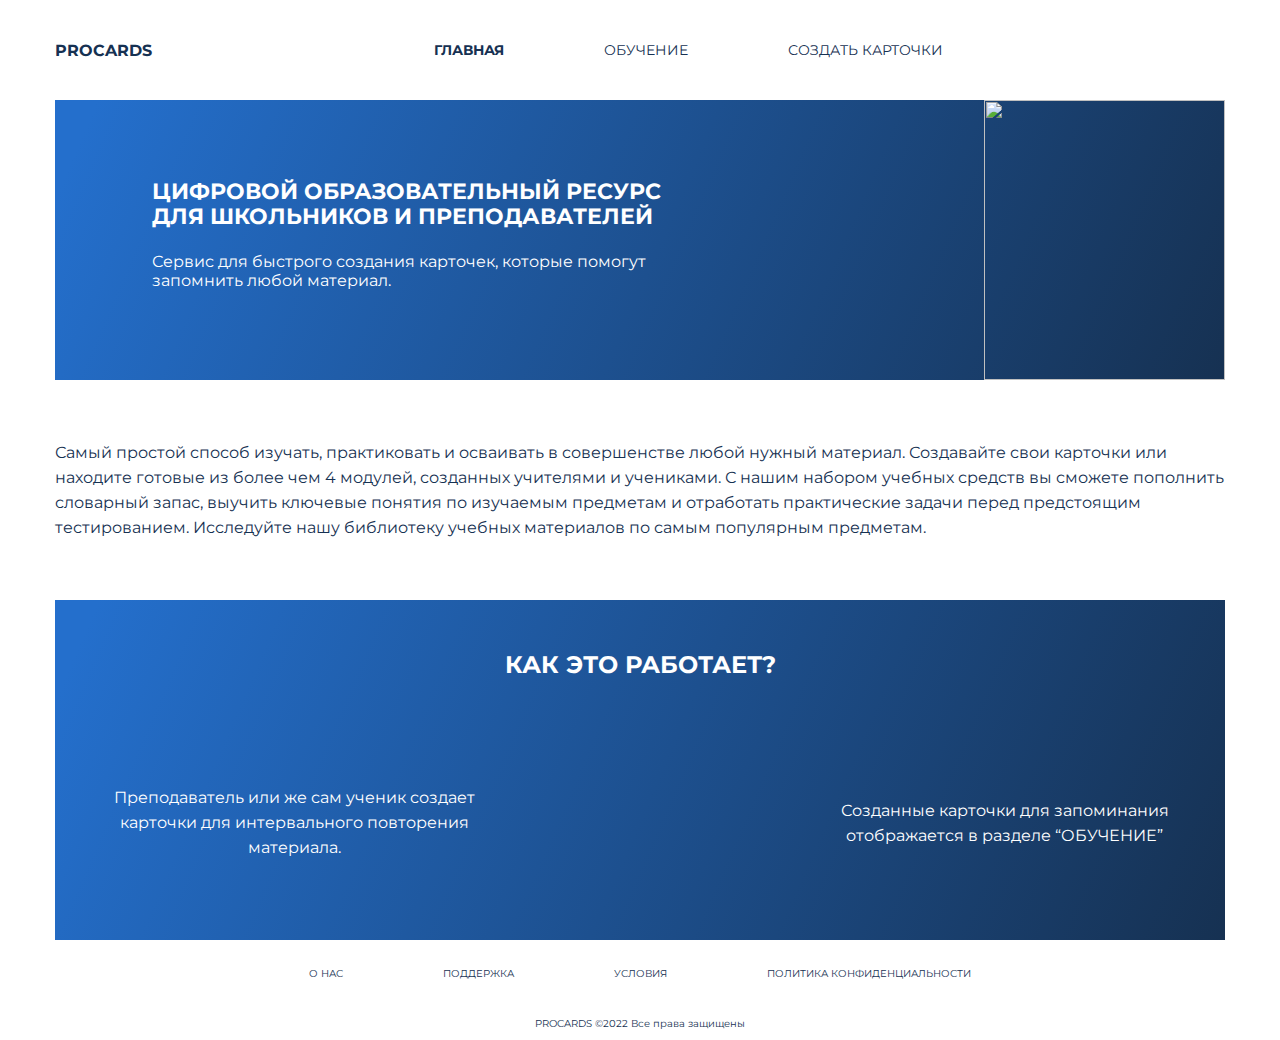
==== ProCards.Web/wwwroot/index.html @ b3df9c2a "StaticFilesAdded" ====
<!DOCTYPE html>
<html lang="ru">

<head>
  <meta charset="utf-8">
  <link rel="preconnect" href="https://fonts.googleapis.com">
  <link rel="preconnect" href="https://fonts.gstatic.com" crossorigin>
  <link href="https://fonts.googleapis.com/css2?family=Montserrat:wght@400;700&display=swap" rel="stylesheet">
  <link href="./css/mainStyle.css" rel="stylesheet">
  <title>Procards</title>
</head>

<body>

  <header>
    <p class="logo">PROCARDS</p>
    <nav>
      <ul class="header-nav">
        <li><a href="#" class="curent">ГЛАВНАЯ</a></li>
        <li><a href="learn.html">ОБУЧЕНИЕ</a></li>
        <li><a href="create.html">СОЗДАТЬ КАРТОЧКИ</a></li>
      </ul>
    </nav>
  </header>

  <main>
    <section class="hero">
      <div>
        <h1>ЦИФРОВОЙ ОБРАЗОВАТЕЛЬНЫЙ РЕСУРС ДЛЯ ШКОЛЬНИКОВ И ПРЕПОДАВАТЕЛЕЙ</h1>
        <p>Сервис для быстрого создания карточек, которые помогут запомнить любой материал.</p>
      </div>
      <img src="../content/pattern.png" alt="" width="241" height="280">
    </section>
    <p class="description">
      Самый простой способ изучать, практиковать и осваивать в совершенстве любой нужный материал. Создавайте свои
      карточки или находите готовые из более чем 4 модулей, созданных учителями и учениками. С нашим набором учебных
      средств вы сможете пополнить словарный запас, выучить ключевые понятия по изучаемым предметам и отработать
      практические задачи перед предстоящим тестированием. Исследуйте нашу библиотеку учебных материалов по самым
      популярным предметам.
    </p>
    <section class="about">
      <h2>КАК ЭТО РАБОТАЕТ?</h2>
      <div class="about-content">
        <p class="first-paragraph">Преподаватель или же сам ученик создает карточки для интервального повторения
          материала.</p>
        <img src="../content/arrow.svg" alt="">
        <p class="second-paragraph">Созданные карточки для запоминания отображается в разделе “ОБУЧЕНИЕ”</p>
      </div>
    </section>
  </main>

  <footer>
    <ul class="footer-nav">
      <li><a href="#">О НАС</a></li>
      <li><a href="#">ПОДДЕРЖКА</a></li>
      <li><a href="#">УСЛОВИЯ</a></li>
      <li><a href="#">ПОЛИТИКА КОНФИДЕНЦИАЛЬНОСТИ</a></li>
    </ul>
    <p class="copyright">PROCARDS ©2022 Все права защищены</p>
  </footer>

</body>

</html>
---- ProCards.Web/wwwroot/css/mainStyle.css ----
body {
  margin: 0;
  font-size: 16px;
  color: #163152;
  background-color: #ffffff;
  font-family: 'Montserrat', sans-serif;
  width: 1170px;
  margin: 0 auto;
}

header {
  display: flex;
  height: 100px;
  align-items: center;
}

hr {
  opacity: 0.2;
}

nav {
  margin: 0 auto;
  font-size: 14px;
}

.header-nav {
  display: flex;
  list-style: none;
  margin: 0;
  padding: 0;
}

.header-nav li {
  margin: 0;
  margin-right: 100px;
}

.header-nav li:last-child {
  margin: 0;
}

a {
  text-decoration: none;
  color: #163152;
}

a:hover {
  color: rgba(22, 49, 82, 0.5);
}

a:active {
  color: rgba(22, 49, 82, 0.3);
}

a.curent {
  font-weight: bold;
}

.logo {
  font-weight: bold;
}

.hero {
  display: flex;
  height: 280px;
  background: linear-gradient(113.35deg, rgba(36, 111, 204, 1) 3.29%, #163152 100%);
  margin-bottom: 60px;
}

.hero div {
  width: 512px;
  height: 123px;
  margin: 79px 320px 79px 97px;
  color: white;
}

h1 {
  margin: 0 0 23px 0;
  font-size: 22px;
  line-height: 25px;
}

.hero p {
  margin: 0;
}

.description {
  line-height: 25px;
  margin: 0 0 60px 0;
}

.about {
  height: 340px;
  background: linear-gradient(113.35deg, rgba(36, 111, 204, 1) 3.29%, #163152 100%);
  color: white;
  margin: 0;
}

h2 {
  text-align: center;
  padding-top: 50px;
  margin-bottom: 90px;
}

.about-content {
  display: flex;
  justify-content: space-around;
  align-items: center;
  line-height: 25px;
}

.first-paragraph {
  width: 370px;
  height: 75px;
  text-align: center;
  margin-right: 71px;
}

.second-paragraph {
  width: 332px;
  height: 50px;
  text-align: center;
  margin-left: 71px;
}

footer {
  display: flex;
  flex-direction: column;
  height: 100px;
  align-items: center;
  font-size: 10px;
}

.copyright {
  text-align: left;
}

.footer-nav {
  display: flex;
  list-style: none;
  padding: 0;
  margin: auto 0;
}

.footer-nav li {
  margin: 0;
  margin-right: 100px;
}

.footer-nav li:last-child {
  margin-right: 0;
}
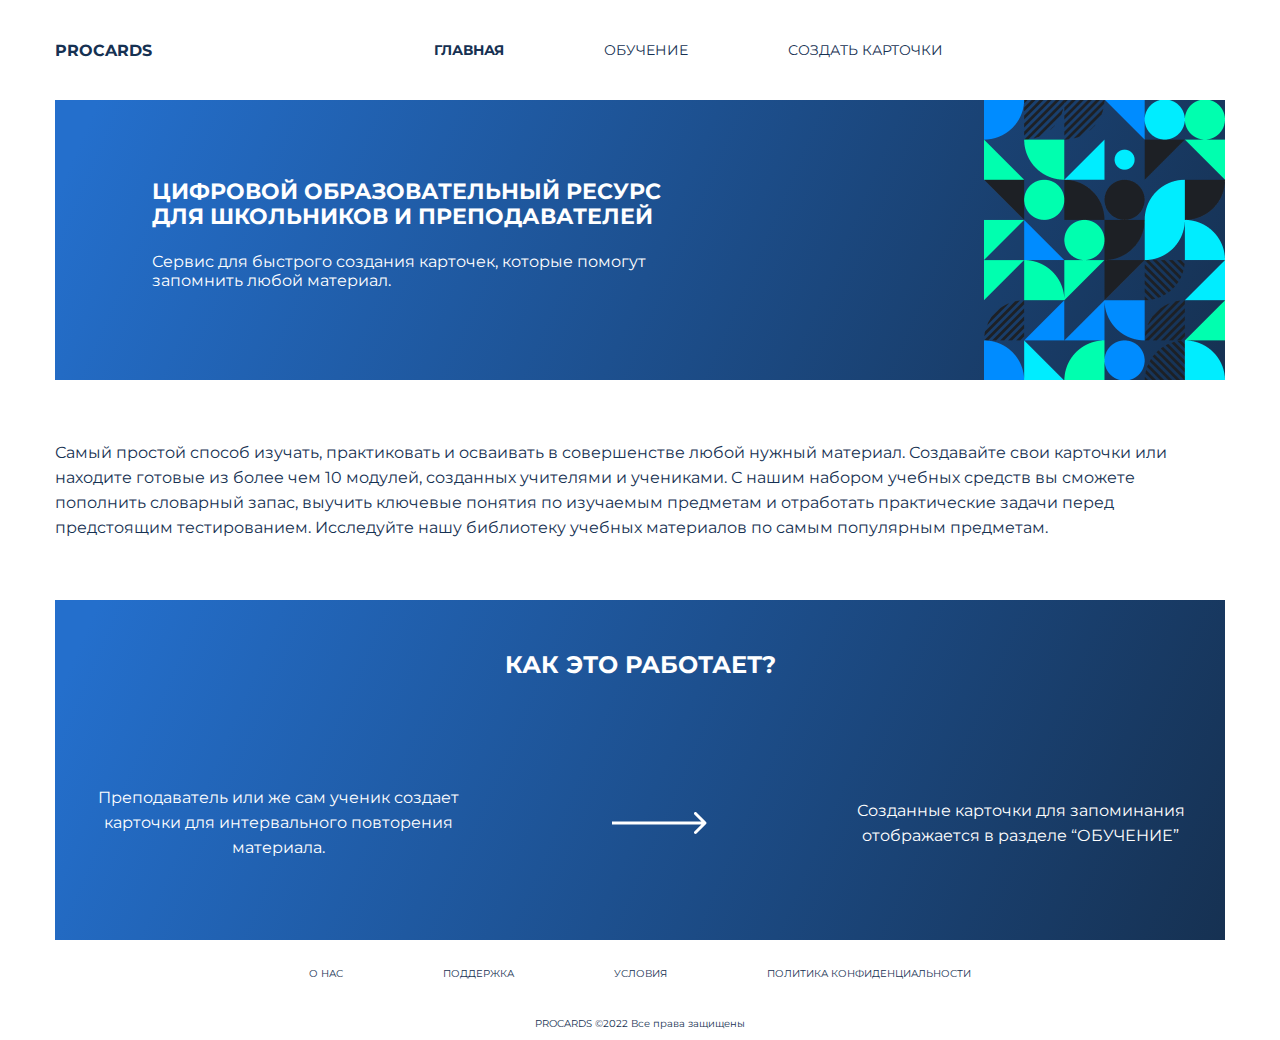
==== commit 0a4757ba: "Project architecture updated, changed database, frontend files added" ====
--- a/ProCards.Web/wwwroot/index.html
+++ b/ProCards.Web/wwwroot/index.html
@@ -6,7 +6,7 @@
   <link rel="preconnect" href="https://fonts.googleapis.com">
   <link rel="preconnect" href="https://fonts.gstatic.com" crossorigin>
   <link href="https://fonts.googleapis.com/css2?family=Montserrat:wght@400;700&display=swap" rel="stylesheet">
-  <link href="./css/mainStyle.css" rel="stylesheet">
+  <link href="css/mainStyle.css" rel="stylesheet">
   <title>Procards</title>
 </head>
 
@@ -29,11 +29,11 @@
         <h1>ЦИФРОВОЙ ОБРАЗОВАТЕЛЬНЫЙ РЕСУРС ДЛЯ ШКОЛЬНИКОВ И ПРЕПОДАВАТЕЛЕЙ</h1>
         <p>Сервис для быстрого создания карточек, которые помогут запомнить любой материал.</p>
       </div>
-      <img src="../content/pattern.png" alt="" width="241" height="280">
+      <img src="content/pattern.png" alt="" width="241" height="280">
     </section>
     <p class="description">
       Самый простой способ изучать, практиковать и осваивать в совершенстве любой нужный материал. Создавайте свои
-      карточки или находите готовые из более чем 4 модулей, созданных учителями и учениками. С нашим набором учебных
+      карточки или находите готовые из более чем 10 модулей, созданных учителями и учениками. С нашим набором учебных
       средств вы сможете пополнить словарный запас, выучить ключевые понятия по изучаемым предметам и отработать
       практические задачи перед предстоящим тестированием. Исследуйте нашу библиотеку учебных материалов по самым
       популярным предметам.
@@ -43,7 +43,7 @@
       <div class="about-content">
         <p class="first-paragraph">Преподаватель или же сам ученик создает карточки для интервального повторения
           материала.</p>
-        <img src="../content/arrow.svg" alt="">
+        <img src="content/arrow.svg" alt="">
         <p class="second-paragraph">Созданные карточки для запоминания отображается в разделе “ОБУЧЕНИЕ”</p>
       </div>
     </section>
--- a/ProCards.Web/wwwroot/css/mainStyle.css
+++ b/ProCards.Web/wwwroot/css/mainStyle.css
@@ -16,6 +16,8 @@
 
 hr {
   opacity: 0.2;
+  margin: 0;
+  padding: 0;
 }
 
 nav {
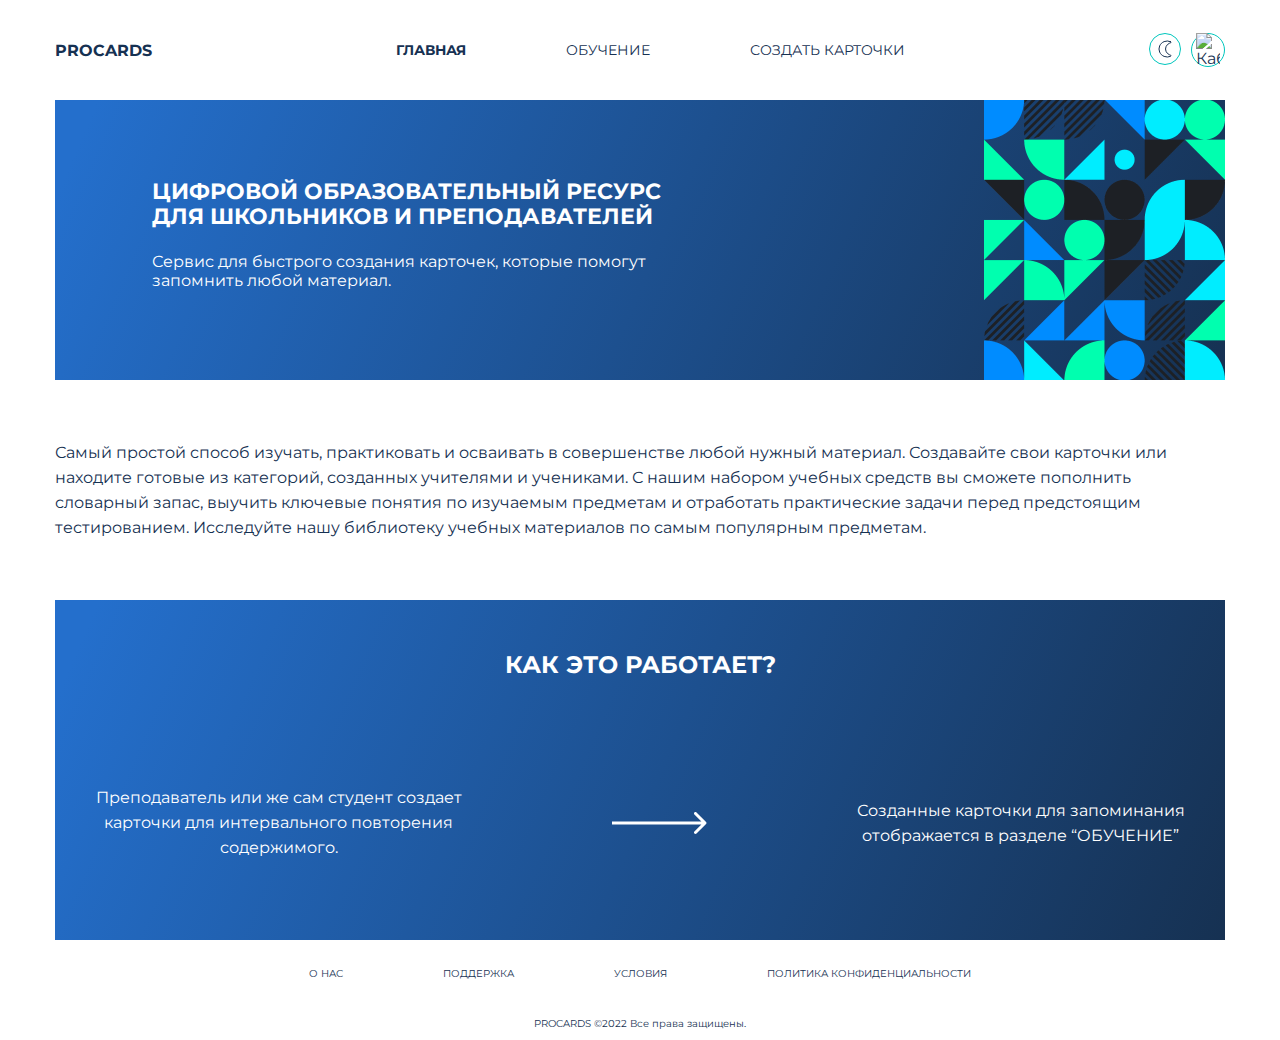
==== commit 7bc1ba37: "Exception Handling" ====
--- a/ProCards.Web/wwwroot/index.html
+++ b/ProCards.Web/wwwroot/index.html
@@ -3,24 +3,29 @@
 
 <head>
   <meta charset="utf-8">
-  <link rel="preconnect" href="https://fonts.googleapis.com">
-  <link rel="preconnect" href="https://fonts.gstatic.com" crossorigin>
-  <link href="https://fonts.googleapis.com/css2?family=Montserrat:wght@400;700&display=swap" rel="stylesheet">
-  <link href="css/mainStyle.css" rel="stylesheet">
+  <link href="./css/index-style.css" rel="stylesheet">
   <title>Procards</title>
+  <link rel="icon" href="./content/favicon.ico" type="image/x-icon">
+  <link rel="shortcut icon" href="./content/favicon.ico" type="image/x-icon">
 </head>
 
 <body>
 
   <header>
-    <p class="logo">PROCARDS</p>
+    <span class="logo">PROCARDS</span>
     <nav>
       <ul class="header-nav">
         <li><a href="#" class="curent">ГЛАВНАЯ</a></li>
-        <li><a href="learn.html">ОБУЧЕНИЕ</a></li>
-        <li><a href="create.html">СОЗДАТЬ КАРТОЧКИ</a></li>
+        <li><a href="/learn">ОБУЧЕНИЕ</a></li>
+        <li><a href="/create">СОЗДАТЬ КАРТОЧКИ</a></li>
       </ul>
     </nav>
+    <ul class="header-btns">
+      <li><button class="theme-switch-button" type="button"></button></li>
+      <li>
+        <a class="signin" href="#"><img src="./content/user.svg" width="24px" alt="Кабинет"></a>
+      </li>
+    </ul>
   </header>
 
   <main>
@@ -33,7 +38,7 @@
     </section>
     <p class="description">
       Самый простой способ изучать, практиковать и осваивать в совершенстве любой нужный материал. Создавайте свои
-      карточки или находите готовые из более чем 10 модулей, созданных учителями и учениками. С нашим набором учебных
+      карточки или находите готовые из категорий, созданных учителями и учениками. С нашим набором учебных
       средств вы сможете пополнить словарный запас, выучить ключевые понятия по изучаемым предметам и отработать
       практические задачи перед предстоящим тестированием. Исследуйте нашу библиотеку учебных материалов по самым
       популярным предметам.
@@ -41,8 +46,8 @@
     <section class="about">
       <h2>КАК ЭТО РАБОТАЕТ?</h2>
       <div class="about-content">
-        <p class="first-paragraph">Преподаватель или же сам ученик создает карточки для интервального повторения
-          материала.</p>
+        <p class="first-paragraph">Преподаватель или же сам студент создает карточки для интервального повторения
+          содержимого.</p>
         <img src="content/arrow.svg" alt="">
         <p class="second-paragraph">Созданные карточки для запоминания отображается в разделе “ОБУЧЕНИЕ”</p>
       </div>
@@ -56,9 +61,9 @@
       <li><a href="#">УСЛОВИЯ</a></li>
       <li><a href="#">ПОЛИТИКА КОНФИДЕНЦИАЛЬНОСТИ</a></li>
     </ul>
-    <p class="copyright">PROCARDS ©2022 Все права защищены</p>
+    <p class="copyright">PROCARDS ©2022 Все права защищены.</p>
   </footer>
-
+  <script src="./js/theme-switcher.js"></script>
 </body>
 
 </html>--- a/ProCards.Web/wwwroot/css/index-style.css
+++ b/ProCards.Web/wwwroot/css/index-style.css
@@ -0,0 +1,232 @@
+@import url('https://fonts.googleapis.com/css2?family=Montserrat:wght@400;600;700&display=swap');
+
+body {
+  margin: 0;
+  font-size: 16px;
+  color: #163152;
+  font-family: 'Montserrat', sans-serif;
+  width: 1170px;
+  margin: 0 auto;
+  transition: all .3s ease;
+}
+
+header {
+  display: flex;
+  height: 100px;
+  align-items: center;
+  justify-content: space-between;
+}
+
+hr {
+  opacity: 0.2;
+  margin: 0;
+  padding: 0;
+}
+
+nav {
+  font-size: 14px;
+}
+
+.header-nav {
+  display: flex;
+  list-style: none;
+  margin: 0;
+  padding: 0;
+}
+
+.header-nav li {
+  margin: 0;
+  margin-right: 100px;
+}
+
+.header-nav li:last-child {
+  margin: 0;
+}
+
+.header-btns {
+  list-style: none;
+  padding: 0;
+  margin: 0;
+  display: flex;
+  flex-wrap: wrap;
+}
+
+.header-btns li {
+  margin-right: 10px;
+}
+
+.header-btns li:last-child {
+  margin-right: 0;
+}
+
+.theme-switch-button {
+  display: block;
+  width: 32px;
+  height: 32px;
+  padding: 0;
+  background-position: center;
+  background-repeat: no-repeat;
+  background-color: transparent;
+  background-image: url("../content/moon.svg");
+  border: 1px solid #00c6bd;
+  border-radius: 50%;
+}
+
+.theme-switch-button.selected,
+.signin.selected {
+  background-color: #00c6bd;
+}
+
+.signin {
+  display: flex;
+  align-items: center;
+  justify-content: center;
+  width: 32px;
+  height: 32px;
+  border: 1px solid #00c6bd;
+  border-radius: 50%;
+}
+
+.signin:hover {
+  opacity: 0.5;
+}
+
+.signin:active {
+  opacity: 0.3;
+}
+
+a {
+  text-decoration: none;
+  color: inherit;
+}
+
+a:hover {
+  color: rgba(22, 49, 82, 0.5);
+}
+
+a:active {
+  color: rgba(22, 49, 82, 0.3);
+}
+
+button:hover,
+label:hover {
+  opacity: 0.7;
+  cursor: pointer;
+}
+
+button:active,
+label:active {
+  opacity: 0.5;
+}
+
+a.curent {
+  font-weight: bold;
+}
+
+.dark a:hover {
+  color: rgb(107, 109, 110);
+}
+
+.dark a:active {
+  color: rgb(155, 157, 159);
+}
+
+.logo {
+  font-weight: bold;
+}
+
+.hero {
+  display: flex;
+  height: 280px;
+  background: linear-gradient(113.35deg, rgba(36, 111, 204, 1) 3.29%, #163152 100%);
+  margin-bottom: 60px;
+}
+
+.hero div {
+  width: 512px;
+  height: 123px;
+  margin: 79px 320px 79px 97px;
+  color: white;
+}
+
+h1 {
+  margin: 0 0 23px 0;
+  font-size: 22px;
+  line-height: 25px;
+}
+
+.hero p {
+  margin: 0;
+}
+
+.description {
+  line-height: 25px;
+  margin: 0 0 60px 0;
+}
+
+.about {
+  height: 340px;
+  background: linear-gradient(113.35deg, rgba(36, 111, 204, 1) 3.29%, #163152 100%);
+  color: white;
+  margin: 0;
+}
+
+h2 {
+  text-align: center;
+  padding-top: 50px;
+  margin-bottom: 90px;
+}
+
+.about-content {
+  display: flex;
+  justify-content: space-around;
+  align-items: center;
+  line-height: 25px;
+}
+
+.first-paragraph {
+  width: 370px;
+  height: 75px;
+  text-align: center;
+  margin-right: 71px;
+}
+
+.second-paragraph {
+  width: 332px;
+  height: 50px;
+  text-align: center;
+  margin-left: 71px;
+}
+
+footer {
+  display: flex;
+  flex-direction: column;
+  height: 100px;
+  align-items: center;
+  font-size: 10px;
+}
+
+.copyright {
+  text-align: left;
+}
+
+.footer-nav {
+  display: flex;
+  list-style: none;
+  padding: 0;
+  margin: auto 0;
+}
+
+.footer-nav li {
+  margin: 0;
+  margin-right: 100px;
+}
+
+.footer-nav li:last-child {
+  margin-right: 0;
+}
+
+.dark {
+  background-color: #212121;
+  color: #F5F5F5;
+}